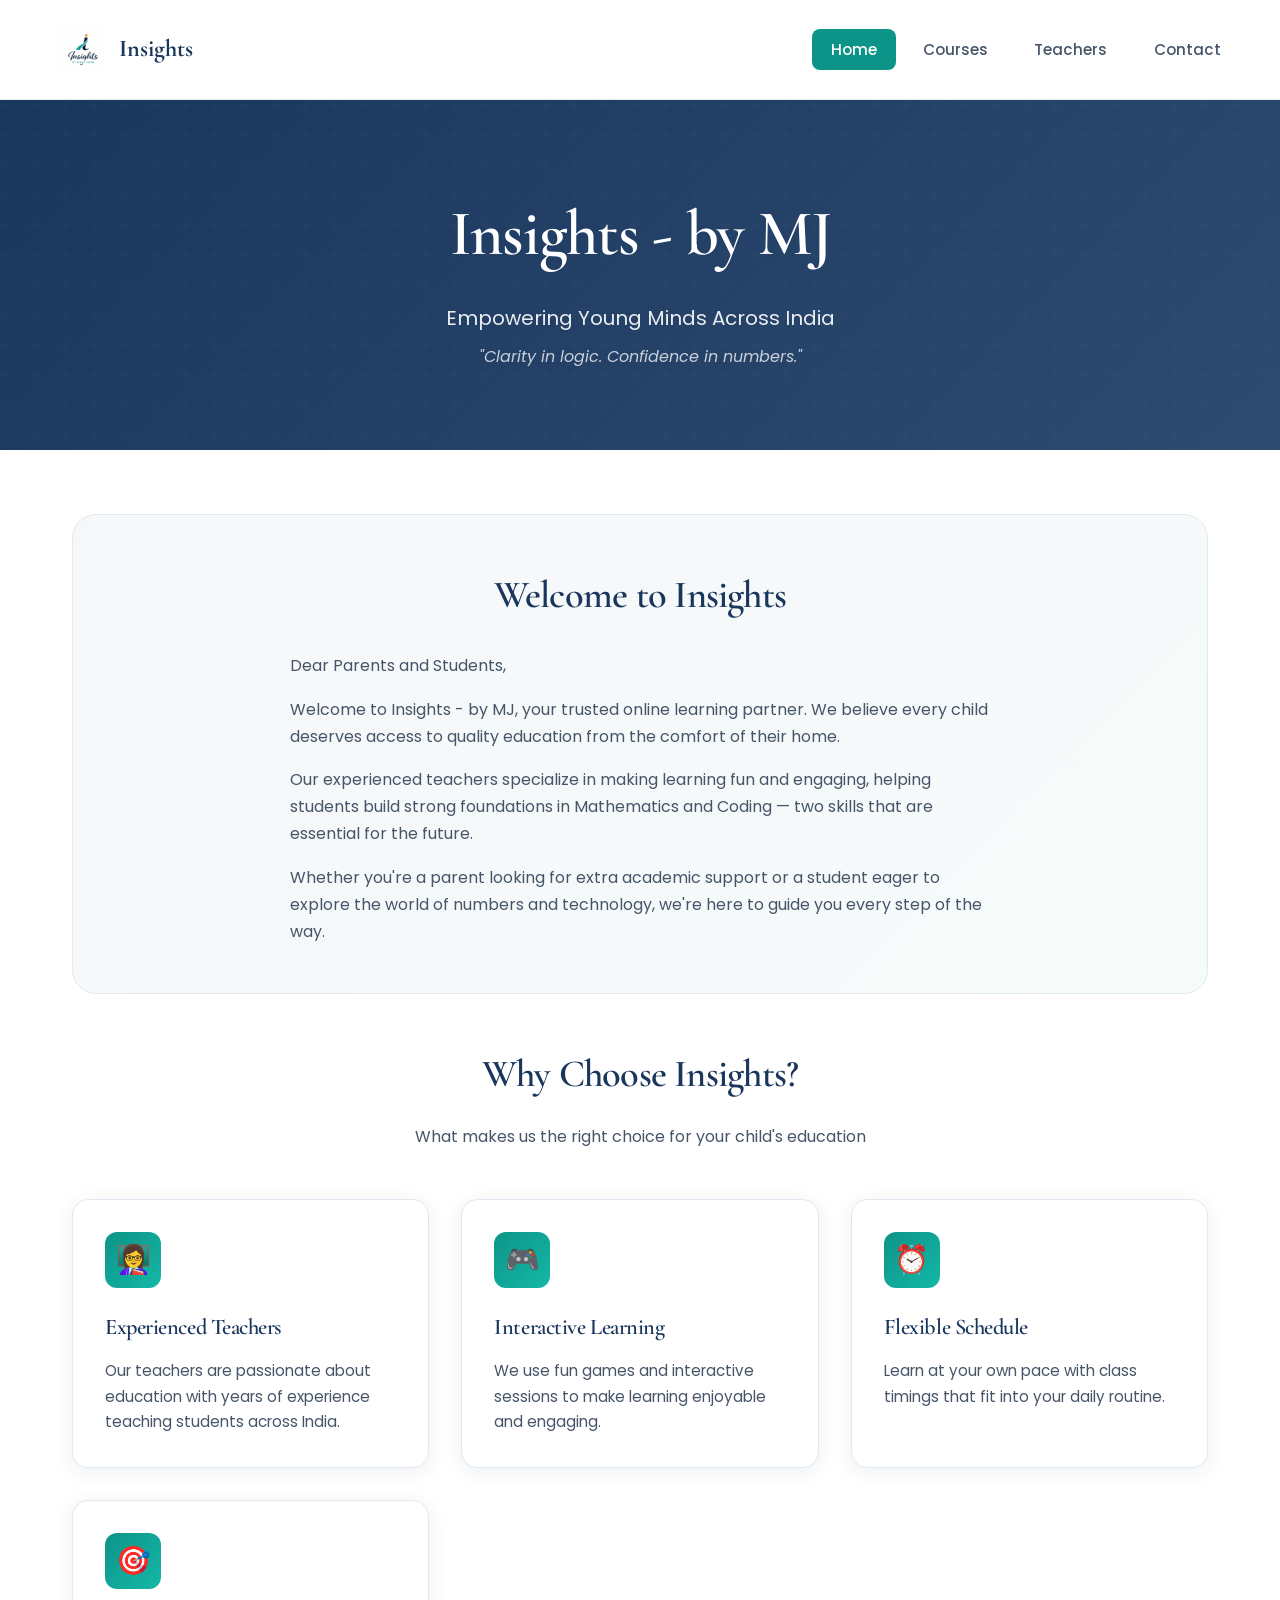
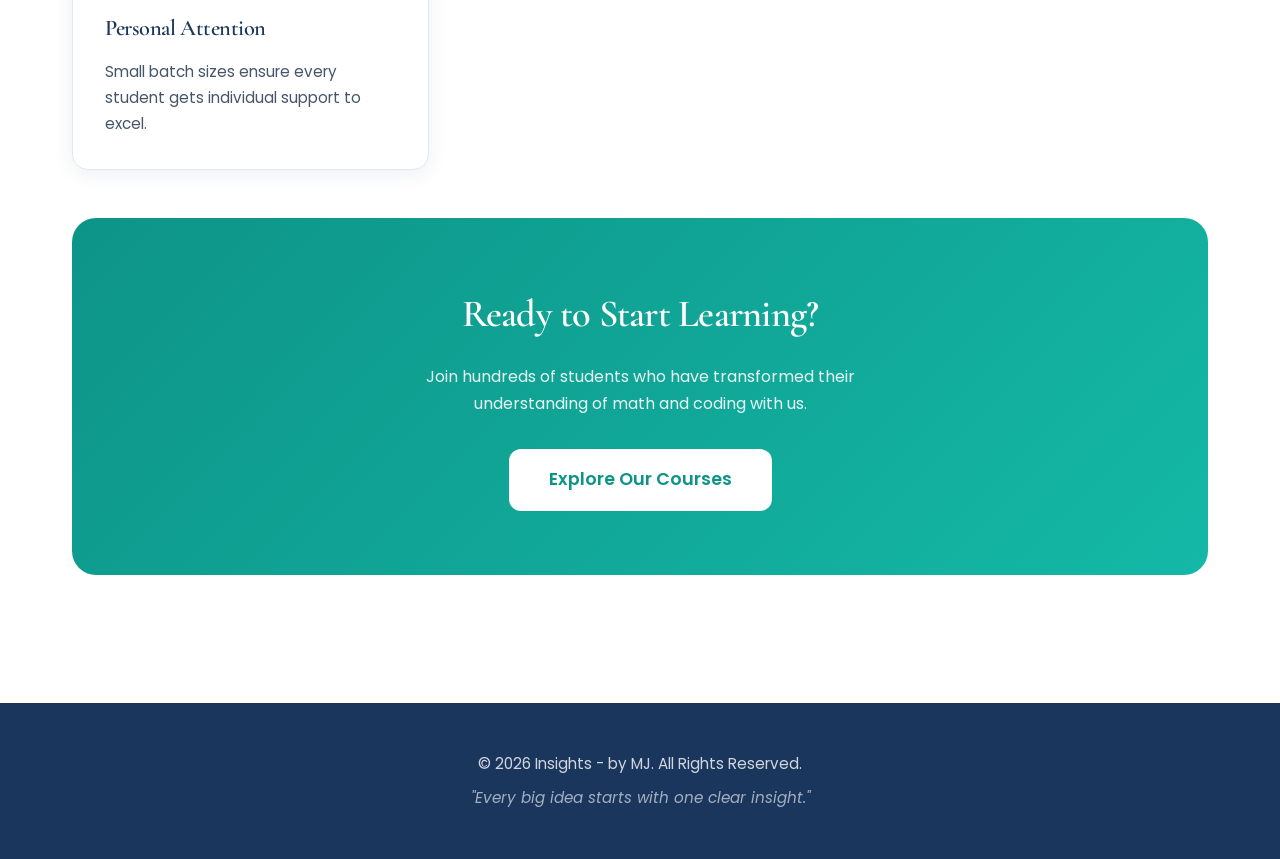
==== index.html @ 6b8f0d6d "Initial commit: Insights - Online Coding & Math School Features: - Home, Courses, Teachers, Contact " ====
<!DOCTYPE html>
<html lang="en">
<head>
  <meta charset="UTF-8">
  <meta name="viewport" content="width=device-width, initial-scale=1.0">
  <title>Insights - by MJ | Online School for Coding & Math</title>
  <meta name="description" content="Insights - by MJ offers quality online education in Mathematics and Coding for students in India. Classes 1-10.">
  <link rel="stylesheet" href="styles.css">
</head>
<body>
  <nav>
    <div class="nav-container">
      <a href="index.html" class="logo">
        <img src="brand_assets/logo.jpg" alt="Insights by MJ Logo">
        <span class="logo-text">Insights</span>
      </a>
      <ul>
        <li><a href="index.html" class="active">Home</a></li>
        <li><a href="courses.html">Courses</a></li>
        <li><a href="teachers.html">Teachers</a></li>
        <li><a href="contact.html">Contact</a></li>
      </ul>
    </div>
  </nav>

  <section class="hero">
    <h1>Insights - by MJ</h1>
    <p class="subtitle">Empowering Young Minds Across India</p>
    <p class="tagline">"Clarity in logic. Confidence in numbers."</p>
  </section>

  <section class="container">
    <div class="welcome-box">
      <h2>Welcome to Insights</h2>
      <p>Dear Parents and Students,</p>
      <p>Welcome to Insights - by MJ, your trusted online learning partner. We believe every child deserves access to quality education from the comfort of their home.</p>
      <p>Our experienced teachers specialize in making learning fun and engaging, helping students build strong foundations in Mathematics and Coding — two skills that are essential for the future.</p>
      <p>Whether you're a parent looking for extra academic support or a student eager to explore the world of numbers and technology, we're here to guide you every step of the way.</p>
    </div>

    <div class="section-header">
      <h2>Why Choose Insights?</h2>
      <p>What makes us the right choice for your child's education</p>
    </div>

    <div class="cards-grid">
      <div class="card">
        <div class="card-icon">👩‍🏫</div>
        <h3>Experienced Teachers</h3>
        <p>Our teachers are passionate about education with years of experience teaching students across India.</p>
      </div>
      <div class="card">
        <div class="card-icon">🎮</div>
        <h3>Interactive Learning</h3>
        <p>We use fun games and interactive sessions to make learning enjoyable and engaging.</p>
      </div>
      <div class="card">
        <div class="card-icon">⏰</div>
        <h3>Flexible Schedule</h3>
        <p>Learn at your own pace with class timings that fit into your daily routine.</p>
      </div>
      <div class="card">
        <div class="card-icon">🎯</div>
        <h3>Personal Attention</h3>
        <p>Small batch sizes ensure every student gets individual support to excel.</p>
      </div>
    </div>

    <div class="cta-section">
      <h2>Ready to Start Learning?</h2>
      <p>Join hundreds of students who have transformed their understanding of math and coding with us.</p>
      <a href="courses.html" class="cta-btn">Explore Our Courses</a>
    </div>
  </section>

  <footer>
    <p>&copy; 2026 Insights - by MJ. All Rights Reserved.</p>
    <p class="tagline">"Every big idea starts with one clear insight."</p>
  </footer>
</body>
</html>
---- styles.css ----
@import url('https://fonts.googleapis.com/css2?family=Cormorant+Garamond:wght@400;600;700&family=Poppins:wght@400;500;600;700&display=swap');

/* Brand Colors from Guidelines */
:root {
  --deep-navy: #1a365d;
  --teal-green: #0d9488;
  --warm-orange: #ea580c;
  --white: #ffffff;
  --light-grey: #f1f5f9;
  --soft-grey: #e2e8f0;
  --dark-text: #1e293b;
  --body-text: #475569;
}

/* Reset */
* {
  margin: 0;
  padding: 0;
  box-sizing: border-box;
}

html {
  scroll-behavior: smooth;
}

body {
  font-family: 'Poppins', sans-serif;
  line-height: 1.7;
  color: var(--body-text);
  background-color: var(--white);
}

/* Typography */
h1, h2, h3, h4, h5, h6 {
  font-family: 'Cormorant Garamond', serif;
  color: var(--deep-navy);
  font-weight: 600;
  letter-spacing: -0.02em;
}

h1 { font-size: clamp(2.5rem, 5vw, 3.5rem); }
h2 { font-size: clamp(1.8rem, 3vw, 2.4rem); margin-bottom: 1rem; }
h3 { font-size: 1.4rem; }

/* Navigation */
nav {
  background: var(--white);
  border-bottom: 1px solid var(--soft-grey);
  padding: 1rem 2rem;
  position: sticky;
  top: 0;
  z-index: 100;
  backdrop-filter: blur(10px);
  background: rgba(255,255,255,0.95);
}

nav .nav-container {
  max-width: 1200px;
  margin: 0 auto;
  display: flex;
  justify-content: space-between;
  align-items: center;
}

nav .logo {
  display: flex;
  align-items: center;
  gap: 0.75rem;
  text-decoration: none;
}

nav .logo img {
  height: 48px;
  width: auto;
}

nav .logo-text {
  font-family: 'Cormorant Garamond', serif;
  font-size: 1.5rem;
  font-weight: 700;
  color: var(--deep-navy);
}

nav ul {
  list-style: none;
  display: flex;
  gap: 0.5rem;
}

nav a {
  text-decoration: none;
  color: var(--body-text);
  font-weight: 500;
  font-size: 0.95rem;
  padding: 0.6rem 1.2rem;
  border-radius: 8px;
  transition: all 0.2s ease;
}

nav a:hover {
  color: var(--teal-green);
  background: rgba(13, 148, 136, 0.08);
}

nav a.active {
  color: var(--white);
  background: var(--teal-green);
}

/* Hero Section */
.hero {
  background: linear-gradient(135deg, var(--deep-navy) 0%, #2d4a6f 100%);
  color: var(--white);
  text-align: center;
  padding: 5rem 2rem;
  position: relative;
  overflow: hidden;
}

.hero::before {
  content: '';
  position: absolute;
  top: 0;
  left: 0;
  right: 0;
  bottom: 0;
  background: url("data:image/svg+xml,%3Csvg width='60' height='60' viewBox='0 0 60 60' xmlns='http://www.w3.org/2000/svg'%3E%3Cg fill='none' fill-rule='evenodd'%3E%3Cg fill='%23ffffff' fill-opacity='0.03'%3E%3Cpath d='M36 34v-4h-2v4h-4v2h4v4h2v-4h4v-2h-4zm0-30V0h-2v4h-4v2h4v4h2V6h4V4h-4zM6 34v-4H4v4H0v2h4v4h2v-4h4v-2H6zM6 4V0H4v4H0v2h4v4h2V6h4V4H6z'/%3E%3C/g%3E%3C/g%3E%3C/svg%3E");
  opacity: 0.5;
}

.hero > * {
  position: relative;
  z-index: 1;
}

.hero h1 {
  color: var(--white);
  margin-bottom: 0.75rem;
  font-size: clamp(2.8rem, 6vw, 4rem);
}

.hero .subtitle {
  font-size: 1.25rem;
  opacity: 0.9;
  font-weight: 400;
  margin-bottom: 0.5rem;
}

.hero .tagline {
  font-size: 1rem;
  opacity: 0.75;
  font-style: italic;
}

/* Container */
.container {
  max-width: 1200px;
  margin: 0 auto;
  padding: 4rem 2rem;
}

.container.narrow {
  max-width: 800px;
}

/* Section styling */
.section-header {
  text-align: center;
  margin-bottom: 3rem;
}

.section-header p {
  color: var(--body-text);
  max-width: 600px;
  margin: 0.5rem auto 0;
}

/* Cards Grid */
.cards-grid {
  display: grid;
  grid-template-columns: repeat(auto-fit, minmax(280px, 1fr));
  gap: 2rem;
}

.card {
  background: var(--white);
  border-radius: 16px;
  padding: 2rem;
  box-shadow: 0 4px 20px rgba(26, 54, 93, 0.08);
  border: 1px solid var(--soft-grey);
  transition: transform 0.3s cubic-bezier(0.34, 1.56, 0.64, 1), box-shadow 0.3s ease;
}

.card:hover {
  transform: translateY(-6px);
  box-shadow: 0 12px 40px rgba(26, 54, 93, 0.12);
}

.card .card-icon {
  width: 56px;
  height: 56px;
  background: linear-gradient(135deg, var(--teal-green), #14b8a6);
  border-radius: 12px;
  display: flex;
  align-items: center;
  justify-content: center;
  font-size: 1.75rem;
  margin-bottom: 1.25rem;
}

.card h3 {
  color: var(--deep-navy);
  margin-bottom: 0.75rem;
}

.card p {
  color: var(--body-text);
  font-size: 0.95rem;
}

/* Subject Cards */
.subject-card {
  background: var(--white);
  border-radius: 20px;
  padding: 2.5rem 2rem;
  text-align: center;
  border: 2px solid var(--soft-grey);
  cursor: pointer;
  transition: all 0.3s cubic-bezier(0.34, 1.56, 0.64, 1);
}

.subject-card:hover {
  border-color: var(--teal-green);
  transform: translateY(-6px);
  box-shadow: 0 16px 48px rgba(13, 148, 136, 0.15);
}

.subject-card .icon {
  font-size: 4rem;
  margin-bottom: 1rem;
}

.subject-card h3 {
  color: var(--deep-navy);
  margin-bottom: 0.75rem;
}

.subject-card p {
  color: var(--body-text);
  font-size: 0.95rem;
}

/* Teacher Cards */
.teacher-card {
  background: var(--white);
  border-radius: 16px;
  overflow: hidden;
  border: 1px solid var(--soft-grey);
  cursor: pointer;
  transition: all 0.3s cubic-bezier(0.34, 1.56, 0.64, 1);
  text-align: center;
}

.teacher-card:hover {
  transform: translateY(-6px);
  box-shadow: 0 16px 48px rgba(26, 54, 93, 0.12);
  border-color: var(--teal-green);
}

.teacher-card img {
  width: 100%;
  height: 240px;
  object-fit: cover;
}

.teacher-card .info {
  padding: 1.5rem;
}

.teacher-card h3 {
  color: var(--deep-navy);
  margin-bottom: 0.25rem;
  font-size: 1.25rem;
}

.teacher-card p {
  color: var(--teal-green);
  font-weight: 500;
  font-size: 0.9rem;
}

/* Games Section */
.games-section {
  background: var(--light-grey);
  border-radius: 24px;
  padding: 3rem;
  margin-top: 3rem;
}

.games-grid {
  display: grid;
  grid-template-columns: repeat(auto-fit, minmax(320px, 1fr));
  gap: 2rem;
}

.game-card {
  background: var(--white);
  border-radius: 16px;
  padding: 2rem;
  box-shadow: 0 4px 16px rgba(26, 54, 93, 0.06);
}

.game-card h3 {
  display: flex;
  align-items: center;
  gap: 0.5rem;
  color: var(--deep-navy);
  margin-bottom: 1.25rem;
  font-size: 1.2rem;
}

.game-area {
  background: var(--light-grey);
  border-radius: 12px;
  padding: 1.5rem;
}

.game-card .emoji {
  font-size: 1.5rem;
}

/* Math Game */
.math-question {
  font-size: 2rem;
  text-align: center;
  margin-bottom: 1.5rem;
  color: var(--deep-navy);
  font-weight: 600;
}

.math-input {
  display: flex;
  gap: 1rem;
  justify-content: center;
  margin-bottom: 1rem;
}

.math-input input {
  width: 100px;
  padding: 0.8rem;
  font-size: 1.2rem;
  text-align: center;
  border: 2px solid var(--soft-grey);
  border-radius: 10px;
  font-family: 'Poppins', sans-serif;
  transition: border-color 0.2s;
}

.math-input input:focus {
  outline: none;
  border-color: var(--teal-green);
}

.math-input button, .game-btn {
  padding: 0.8rem 1.5rem;
  background: var(--teal-green);
  color: var(--white);
  border: none;
  border-radius: 10px;
  cursor: pointer;
  font-size: 0.95rem;
  font-weight: 500;
  font-family: 'Poppins', sans-serif;
  transition: background 0.2s, transform 0.2s;
}

.math-input button:hover, .game-btn:hover {
  background: #0f766e;
  transform: scale(1.02);
}

.math-score {
  text-align: center;
  margin-top: 1rem;
  font-size: 1rem;
  color: var(--body-text);
}

.math-score span {
  color: var(--teal-green);
  font-weight: 600;
}

/* Coding Game */
.coding-puzzle {
  background: #1e293b;
  color: #e2e8f0;
  padding: 1.5rem;
  border-radius: 12px;
  margin-bottom: 1rem;
  font-family: 'Courier New', monospace;
  font-size: 0.95rem;
}

.coding-puzzle .hint {
  color: #94a3b8;
  font-size: 0.85rem;
  display: block;
  margin-bottom: 0.75rem;
}

.coding-puzzle .blank {
  background: var(--teal-green);
  color: var(--white);
  padding: 0.25rem 0.75rem;
  border-radius: 6px;
}

.coding-options {
  display: flex;
  gap: 0.75rem;
  justify-content: center;
  flex-wrap: wrap;
}

.coding-options button {
  padding: 0.6rem 1.2rem;
  background: var(--deep-navy);
  color: var(--white);
  border: none;
  border-radius: 8px;
  cursor: pointer;
  font-family: 'Courier New', monospace;
  font-size: 0.9rem;
  transition: all 0.2s;
}

.coding-options button:hover {
  background: #2d4a6f;
}

.coding-options button.correct {
  background: #22c55e;
}

.coding-options button.wrong {
  background: #ef4444;
}

.coding-feedback {
  text-align: center;
  margin-top: 1rem;
  font-weight: 600;
  min-height: 1.5rem;
}

/* Pattern Game */
.pattern-seq {
  display: flex;
  gap: 0.5rem;
  justify-content: center;
  flex-wrap: wrap;
  margin-bottom: 1.25rem;
}

.pattern-num {
  background: var(--deep-navy);
  color: var(--white);
  padding: 0.5rem 1rem;
  border-radius: 8px;
  font-weight: 600;
}

.pattern-num.question {
  background: var(--warm-orange);
}

/* Scramble Game */
.scrambled-word {
  font-size: 2.5rem;
  letter-spacing: 0.4rem;
  text-align: center;
  margin-bottom: 1.5rem;
  color: var(--deep-navy);
  font-weight: 700;
  text-transform: uppercase;
}

.scramble-input {
  display: flex;
  gap: 1rem;
  justify-content: center;
}

.scramble-input input {
  width: 160px;
  padding: 0.8rem 1rem;
  font-size: 1.1rem;
  text-align: center;
  border: 2px solid var(--soft-grey);
  border-radius: 10px;
  font-family: 'Poppins', sans-serif;
  text-transform: uppercase;
  letter-spacing: 0.1rem;
}

.scramble-input input:focus {
  outline: none;
  border-color: var(--teal-green);
}

/* Contact Section */
.contact-grid {
  display: grid;
  grid-template-columns: repeat(auto-fit, minmax(260px, 1fr));
  gap: 2rem;
}

.contact-item {
  background: var(--white);
  border-radius: 16px;
  padding: 2rem;
  text-align: center;
  border: 1px solid var(--soft-grey);
  transition: all 0.3s ease;
}

.contact-item:hover {
  border-color: var(--teal-green);
  box-shadow: 0 8px 32px rgba(13, 148, 136, 0.1);
}

.contact-item .icon {
  font-size: 2.5rem;
  margin-bottom: 1rem;
}

.contact-item h3 {
  color: var(--deep-navy);
  margin-bottom: 0.5rem;
  font-size: 1.2rem;
}

.contact-item p {
  color: var(--body-text);
  font-size: 0.95rem;
}

.contact-item a {
  color: var(--teal-green);
  text-decoration: none;
  font-weight: 600;
  transition: color 0.2s;
}

.contact-item a:hover {
  color: var(--warm-orange);
}

/* Social Links */
.social-links {
  display: flex;
  gap: 1rem;
  justify-content: center;
  margin-top: 1.25rem;
}

.social-links a {
  display: inline-flex;
  align-items: center;
  justify-content: center;
  width: 48px;
  height: 48px;
  background: var(--deep-navy);
  color: var(--white);
  border-radius: 12px;
  font-size: 1.25rem;
  text-decoration: none;
  transition: all 0.2s;
}

.social-links a:hover {
  background: var(--teal-green);
  transform: translateY(-3px);
}

.social-links a.youtube:hover { background: #FF0000; }
.social-links a.instagram:hover { background: #E4405F; }
.social-links a.telegram:hover { background: #0088CC; }
.social-links a.facebook:hover { background: #1877F2; }

/* Contact Form */
.contact-form {
  background: var(--white);
  border-radius: 20px;
  padding: 2.5rem;
  border: 1px solid var(--soft-grey);
  max-width: 560px;
  margin: 0 auto;
}

.contact-form h2 {
  text-align: center;
  margin-bottom: 2rem;
}

.form-group {
  margin-bottom: 1.25rem;
}

.form-group label {
  display: block;
  margin-bottom: 0.5rem;
  font-weight: 500;
  color: var(--deep-navy);
}

.form-group input,
.form-group textarea {
  width: 100%;
  padding: 0.9rem 1rem;
  border: 2px solid var(--soft-grey);
  border-radius: 10px;
  font-size: 1rem;
  font-family: 'Poppins', sans-serif;
  transition: border-color 0.2s;
}

.form-group input:focus,
.form-group textarea:focus {
  outline: none;
  border-color: var(--teal-green);
}

.form-group textarea {
  resize: vertical;
  min-height: 120px;
}

.submit-btn {
  width: 100%;
  padding: 1rem;
  background: var(--warm-orange);
  color: var(--white);
  border: none;
  border-radius: 12px;
  font-size: 1.1rem;
  font-weight: 600;
  cursor: pointer;
  transition: background 0.2s, transform 0.2s;
  font-family: 'Poppins', sans-serif;
}

.submit-btn:hover {
  background: #c2410c;
  transform: scale(1.02);
}

/* Teacher Detail Page */
.teacher-detail {
  background: var(--white);
  border-radius: 20px;
  padding: 3rem;
  border: 1px solid var(--soft-grey);
}

.teacher-detail-header {
  display: flex;
  gap: 2.5rem;
  align-items: center;
  margin-bottom: 2.5rem;
  padding-bottom: 2rem;
  border-bottom: 2px solid var(--light-grey);
}

.teacher-detail-header img {
  width: 180px;
  height: 180px;
  object-fit: cover;
  border-radius: 16px;
  border: 4px solid var(--teal-green);
}

.teacher-detail-header h1 {
  color: var(--deep-navy);
  font-size: 2.25rem;
  margin-bottom: 0.25rem;
}

.teacher-detail-header .role {
  color: var(--teal-green);
  font-size: 1.1rem;
  font-weight: 500;
}

.teacher-detail h2 {
  font-size: 1.5rem;
  margin-top: 2rem;
  margin-bottom: 1rem;
  padding-bottom: 0.5rem;
  border-bottom: 2px solid var(--light-grey);
}

.teacher-detail p {
  color: var(--body-text);
  margin-bottom: 1rem;
}

.teacher-detail ul {
  list-style: none;
}

.teacher-detail li {
  padding: 0.6rem 0;
  color: var(--body-text);
  padding-left: 1.5rem;
  position: relative;
}

.teacher-detail li::before {
  content: '';
  position: absolute;
  left: 0;
  top: 50%;
  transform: translateY(-50%);
  width: 8px;
  height: 8px;
  background: var(--teal-green);
  border-radius: 50%;
}

.back-btn {
  display: inline-flex;
  align-items: center;
  gap: 0.5rem;
  padding: 0.8rem 1.5rem;
  background: var(--deep-navy);
  color: var(--white);
  text-decoration: none;
  border-radius: 10px;
  font-weight: 500;
  transition: background 0.2s, transform 0.2s;
  margin-bottom: 2rem;
}

.back-btn:hover {
  background: var(--teal-green);
  transform: translateX(-4px);
}

/* CTA Section */
.cta-section {
  background: linear-gradient(135deg, var(--teal-green) 0%, #14b8a6 100%);
  border-radius: 24px;
  padding: 4rem 2rem;
  text-align: center;
  margin-top: 3rem;
  color: var(--white);
}

.cta-section h2 {
  color: var(--white);
  margin-bottom: 1rem;
}

.cta-section p {
  opacity: 0.9;
  max-width: 500px;
  margin: 0 auto 2rem;
}

.cta-btn {
  display: inline-block;
  padding: 1rem 2.5rem;
  background: var(--white);
  color: var(--teal-green);
  text-decoration: none;
  border-radius: 12px;
  font-weight: 600;
  font-size: 1.1rem;
  transition: all 0.2s;
}

.cta-btn:hover {
  transform: scale(1.05);
  box-shadow: 0 8px 24px rgba(0,0,0,0.15);
}

/* Footer */
footer {
  background: var(--deep-navy);
  color: var(--white);
  text-align: center;
  padding: 3rem 2rem;
  margin-top: 4rem;
}

footer p {
  opacity: 0.8;
  font-size: 0.95rem;
}

footer .tagline {
  margin-top: 0.5rem;
  opacity: 0.6;
  font-style: italic;
}

/* Welcome Section */
.welcome-box {
  background: linear-gradient(135deg, rgba(26, 54, 93, 0.04) 0%, rgba(13, 148, 136, 0.04) 100%);
  border-radius: 24px;
  padding: 3rem;
  border: 1px solid var(--soft-grey);
  margin-bottom: 3rem;
}

.welcome-box h2 {
  text-align: center;
  margin-bottom: 1.5rem;
}

.welcome-box p {
  color: var(--body-text);
  margin-bottom: 1rem;
  max-width: 700px;
  margin-left: auto;
  margin-right: auto;
}

.welcome-box p:last-child {
  margin-bottom: 0;
}

/* Testimonials */
.testimonial-card {
  background: var(--white);
  border-radius: 16px;
  padding: 2rem;
  border: 1px solid var(--soft-grey);
}

.testimonial-card p {
  font-style: italic;
  color: var(--body-text);
  margin-bottom: 1rem;
}

.testimonial-card .author {
  font-weight: 600;
  color: var(--teal-green);
}

/* Responsive */
@media (max-width: 768px) {
  nav .nav-container {
    flex-direction: column;
    gap: 1rem;
  }

  nav ul {
    gap: 0.25rem;
  }

  nav a {
    font-size: 0.85rem;
    padding: 0.5rem 0.8rem;
  }

  .hero {
    padding: 3.5rem 1.5rem;
  }

  .container {
    padding: 3rem 1.5rem;
  }

  .teacher-detail-header {
    flex-direction: column;
    text-align: center;
  }

  .teacher-detail-header img {
    width: 150px;
    height: 150px;
  }

  .games-section {
    padding: 2rem 1.5rem;
  }

  .games-grid {
    grid-template-columns: 1fr;
  }

  .contact-grid {
    grid-template-columns: 1fr;
  }
}

@media (max-width: 480px) {
  .hero h1 {
    font-size: 2rem;
  }

  .card, .subject-card, .game-card {
    padding: 1.5rem;
  }

  .math-question {
    font-size: 1.5rem;
  }

  .scrambled-word {
    font-size: 1.75rem;
    letter-spacing: 0.25rem;
  }
}
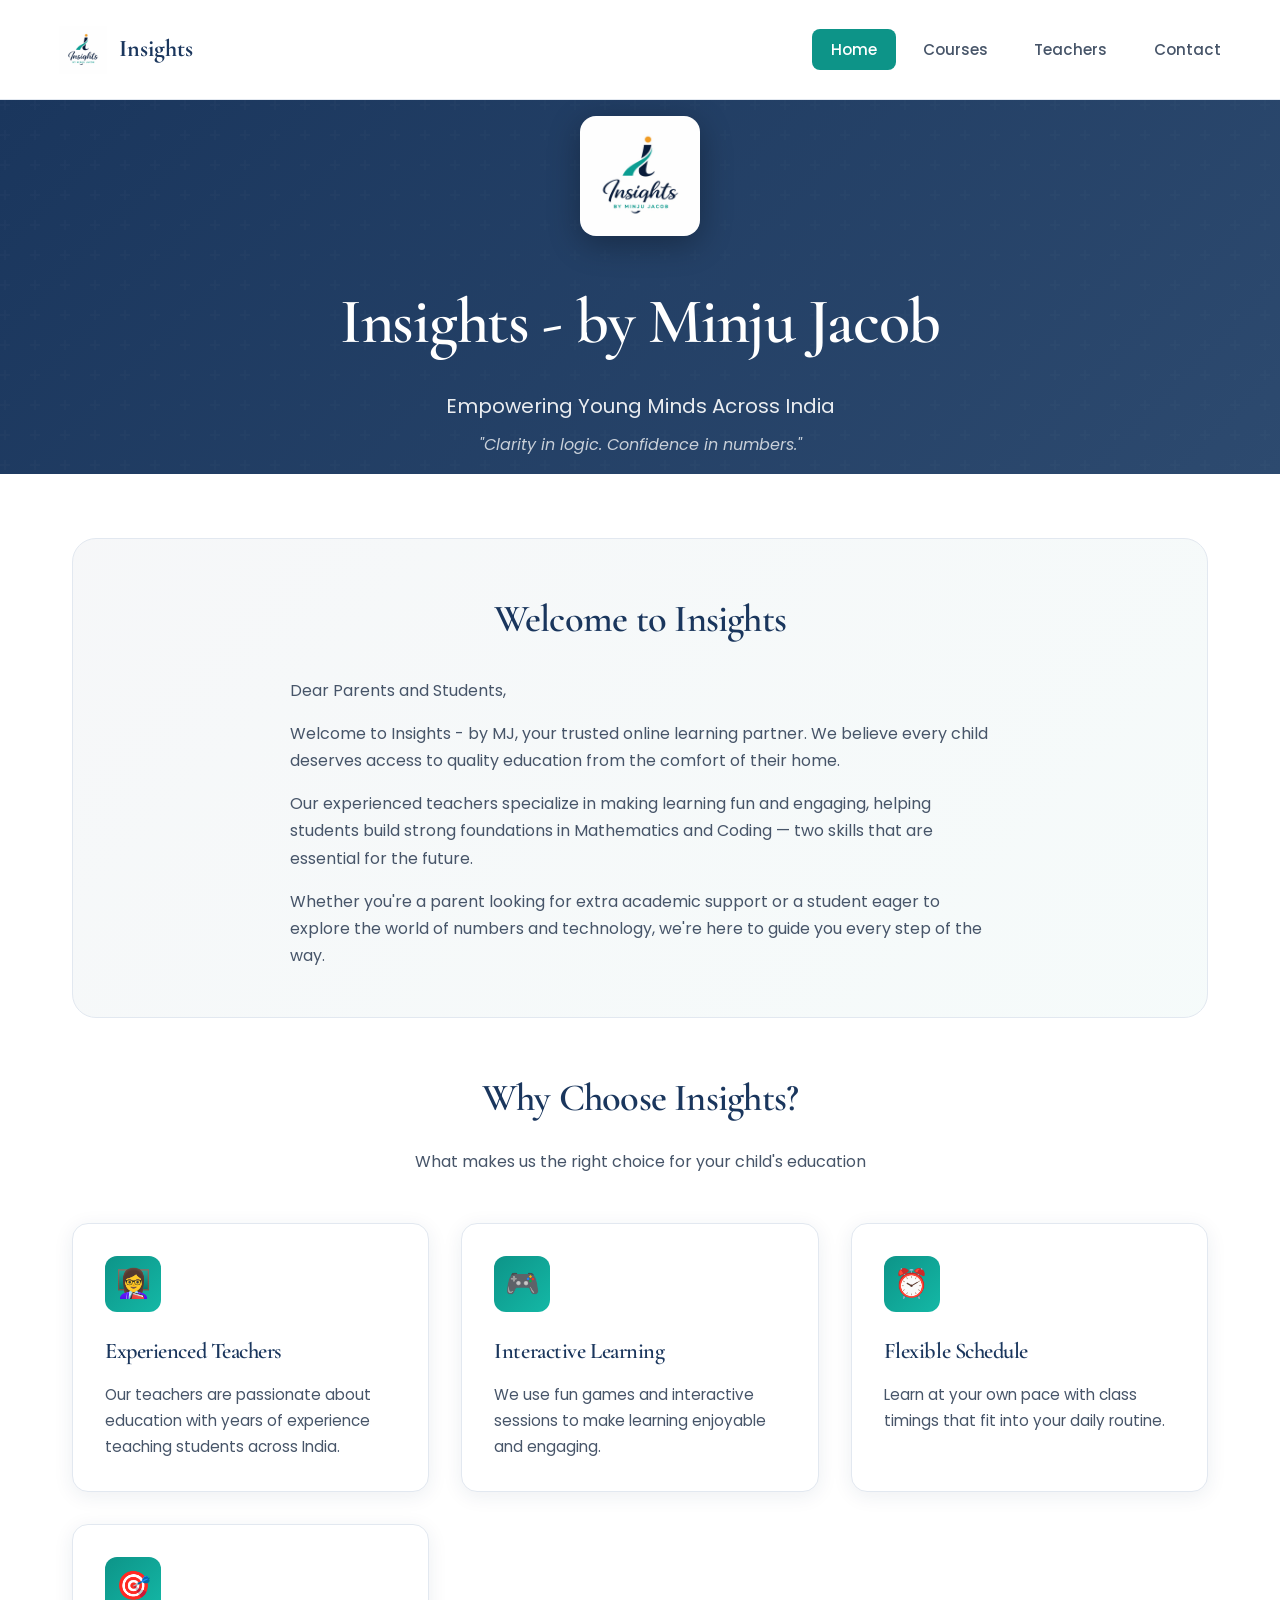
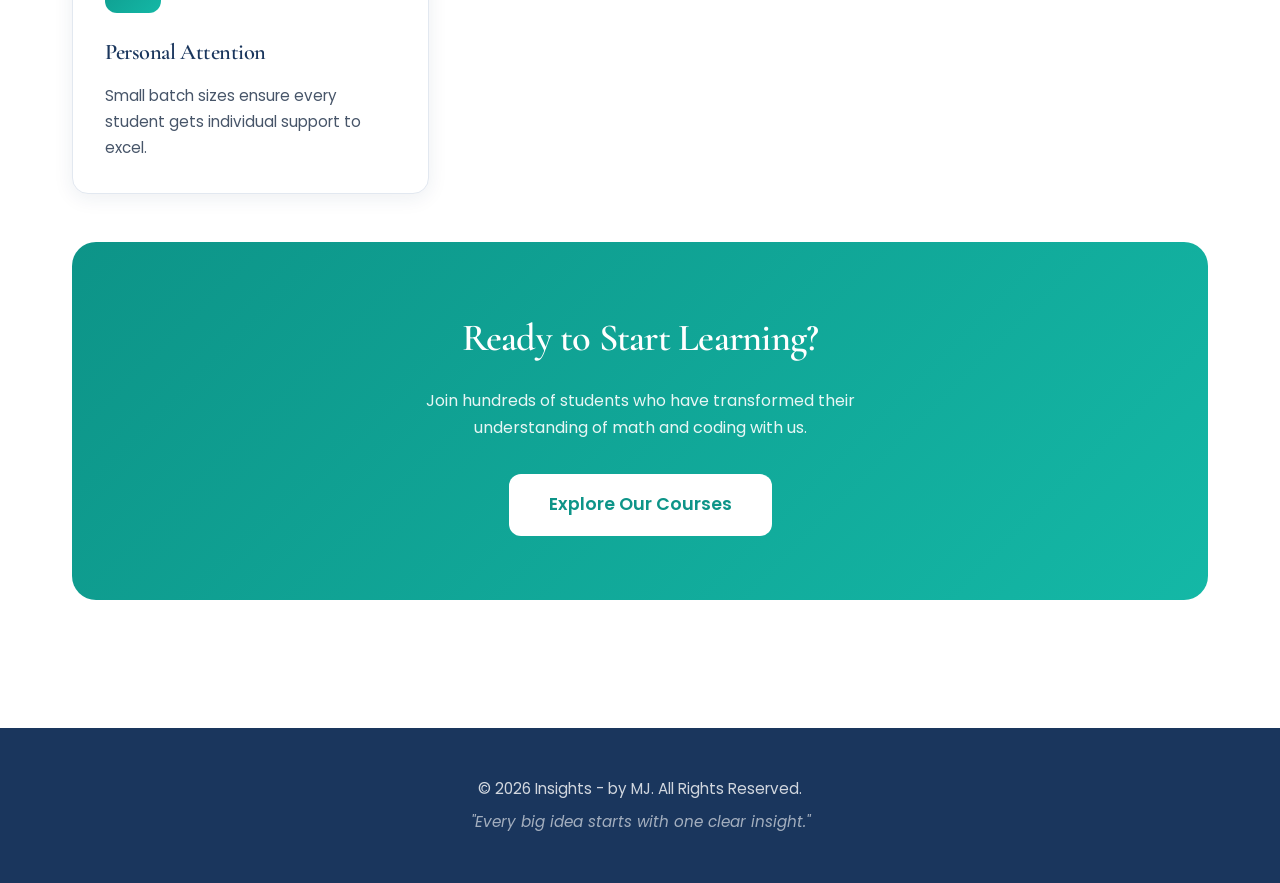
==== commit 97ef28a3: "Add logo to hero banner Co-Authored-By: Claude Opus 4.6 <noreply@anthropic.com>" ====
--- a/index.html
+++ b/index.html
@@ -24,7 +24,8 @@
   </nav>
 
   <section class="hero">
-    <h1>Insights - by MJ</h1>
+    <img src="brand_assets/logo.jpg" alt="Insights by MJ Logo" class="hero-logo">
+    <h1>Insights - by Minju Jacob</h1>
     <p class="subtitle">Empowering Young Minds Across India</p>
     <p class="tagline">"Clarity in logic. Confidence in numbers."</p>
   </section>
--- a/styles.css
+++ b/styles.css
@@ -112,7 +112,7 @@
   background: linear-gradient(135deg, var(--deep-navy) 0%, #2d4a6f 100%);
   color: var(--white);
   text-align: center;
-  padding: 5rem 2rem;
+  padding: 1rem 2rem;
   position: relative;
   overflow: hidden;
 }
@@ -131,6 +131,14 @@
 .hero > * {
   position: relative;
   z-index: 1;
+}
+
+.hero-logo {
+  width: 120px;
+  height: auto;
+  margin-bottom: 1.5rem;
+  border-radius: 16px;
+  box-shadow: 0 8px 32px rgba(0, 0, 0, 0.3);
 }
 
 .hero h1 {
